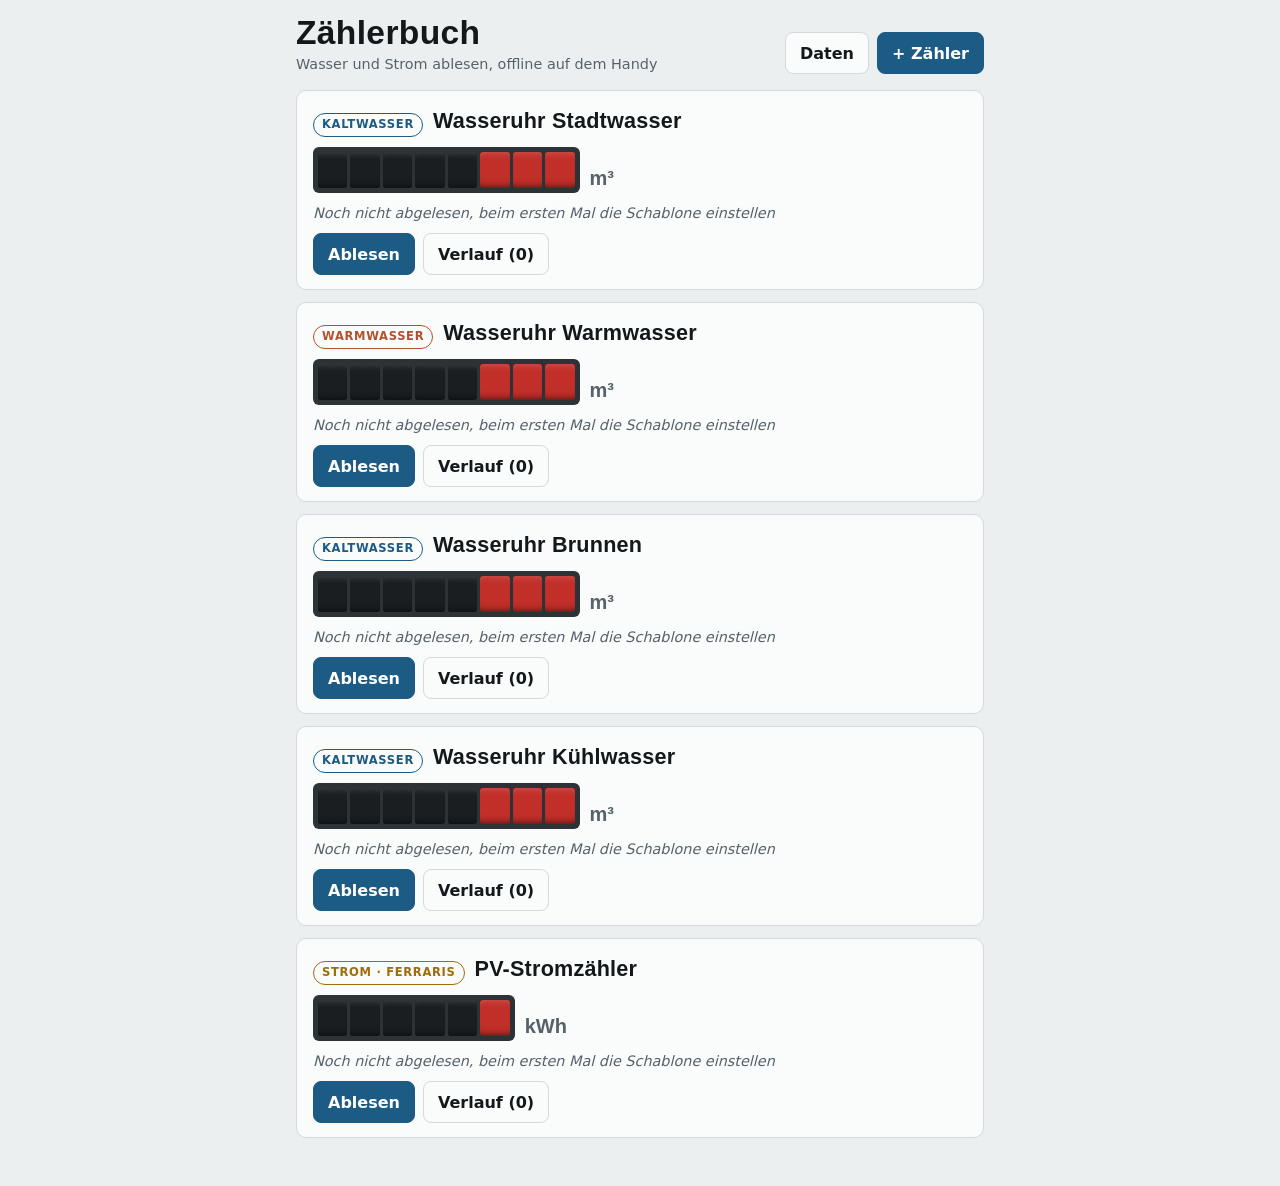
==== app/index.html @ 086865d3 "Zählerbuch: Offline-App zum Ablesen von Wasseruhren und Ferraris-Zählern Erkennung auf dem Gerät mit" ====
<!doctype html>
<html lang="de">
<head>
<meta charset="utf-8">
<meta name="viewport" content="width=device-width,initial-scale=1,viewport-fit=cover">
<title>Zählerbuch</title>
<meta name="description" content="Wasseruhren und Ferraris-Stromzähler mit der Handykamera ablesen – offline, alles bleibt auf dem Gerät.">
<meta name="theme-color" content="#1c5b84" media="(prefers-color-scheme: light)">
<meta name="theme-color" content="#0f1214" media="(prefers-color-scheme: dark)">
<meta name="apple-mobile-web-app-capable" content="yes">
<meta name="mobile-web-app-capable" content="yes">
<meta name="apple-mobile-web-app-title" content="Zählerbuch">
<meta name="apple-mobile-web-app-status-bar-style" content="default">
<link rel="manifest" href="manifest.webmanifest">
<link rel="icon" href="icons/icon-192.png" type="image/png">
<link rel="apple-touch-icon" href="icons/apple-touch-icon.png">
<link rel="stylesheet" href="app.css">
</head>
<body>
<div class="app">
  <header class="kopf">
    <div>
      <h1>Zählerbuch</h1>
      <p id="untertitel">Wasser und Strom ablesen, offline auf dem Handy</p>
    </div>
    <div class="knopfreihe">
      <button class="knopf" id="k-daten" type="button">Daten</button>
      <button class="knopf primaer" id="k-neu" type="button">+ Zähler</button>
    </div>
  </header>

  <div id="banner" class="banner warn" hidden></div>

  <!-- Übersicht -->
  <section id="v-liste" class="ansicht">
    <div id="liste" class="liste"><p class="hinweistext">Zähler werden geladen …</p></div>
  </section>

  <!-- Ablesen -->
  <section id="v-ablesen" class="ansicht" hidden>
    <div class="zeile">
      <button class="knopf leise" type="button" data-zurueck>← Übersicht</button>
      <select id="a-zaehler" aria-label="Zähler"></select>
    </div>

    <div class="buehne" id="buehne">
      <video id="video" playsinline muted autoplay hidden></video>
      <canvas id="leinwand"></canvas>
      <div class="buehne-hinweis" id="buehne-hinweis">Kamera wird gestartet …</div>
    </div>

    <div class="werkzeuge">
      <button class="knopf primaer gross" id="w-aufnehmen" type="button">Aufnehmen</button>
      <button class="knopf" id="w-licht" type="button" hidden aria-pressed="false">Licht</button>
      <label class="knopf" id="w-foto-label" for="w-foto">Foto aufnehmen<input id="w-foto" type="file" accept="image/*" capture="environment" hidden></label>
      <label class="knopf" for="w-galerie">Aus Galerie<input id="w-galerie" type="file" accept="image/*" hidden></label>
      <button class="knopf" id="w-neu" type="button" hidden>Neu aufnehmen</button>
      <span class="zoom" id="w-zoom" hidden>
        <button class="knopf" type="button" data-zoom="-1" aria-label="Verkleinern">−</button>
        <button class="knopf" type="button" data-zoom="0">Ganz</button>
        <button class="knopf" type="button" data-zoom="1" aria-label="Vergrößern">+</button>
      </span>
    </div>
    <p class="hinweistext" id="a-anleitung">Halte das Handy so, dass die Zählerrollen genau im Rahmen sitzen, je Rolle ein Feld. Den Rahmen kannst du verschieben und an der Ecke größer ziehen.</p>

    <details class="panel" id="schablone">
      <summary><b>Schablone</b> <span class="hinweistext" id="s-zusammenfassung"></span></summary>
      <div class="raster">
        <div class="feld">
          <span class="lbl">Schwarze Rollen</span>
          <div class="stufer"><button class="knopf" type="button" data-stufe="schwarz:-1">−</button><b id="s-schwarz">5</b><button class="knopf" type="button" data-stufe="schwarz:1">+</button></div>
          <small>ganze m³ bzw. kWh</small>
        </div>
        <div class="feld">
          <span class="lbl">Rote Rollen</span>
          <div class="stufer"><button class="knopf" type="button" data-stufe="rot:-1">−</button><b id="s-rot">3</b><button class="knopf" type="button" data-stufe="rot:1">+</button></div>
          <small>Nachkommastellen auf Rollen</small>
        </div>
        <div class="feld">
          <span class="lbl">Zeigerrädchen</span>
          <div class="stufer"><button class="knopf" type="button" data-stufe="zeiger:-1">−</button><b id="s-zeiger">0</b><button class="knopf" type="button" data-stufe="zeiger:1">+</button></div>
          <small>rote Zeiger ×0,1 ×0,01 …, Kreise aufs Bild ziehen</small>
        </div>
        <div class="feld">
          <label for="s-hoehe">Rahmenhöhe</label>
          <input id="s-hoehe" type="range" min="0.06" max="0.7" step="0.005">
        </div>
        <div class="feld">
          <label for="s-winkel">Drehung <span id="s-winkel-wert">0°</span></label>
          <input id="s-winkel" type="range" min="-20" max="20" step="0.5" value="0">
        </div>
      </div>
      <p class="hinweistext">Die Schablone wird mit jeder gespeicherten Ablesung für diesen Zähler gemerkt.</p>
    </details>

    <div class="panel" id="erkannt" hidden>
      <div class="zeile zwischen"><b>Erkannt</b><span class="hinweistext" id="e-status"></span></div>
      <div class="zellen" id="e-zellen"></div>
      <div class="zaehlwerk" id="e-zaehlwerk"></div>
    </div>

    <div class="panel">
      <div class="raster">
        <div class="feld">
          <label for="a-stand">Zählerstand</label>
          <input id="a-stand" class="gross" inputmode="decimal" autocomplete="off" placeholder="z. B. 1234,567">
          <small id="a-hinweis"></small>
        </div>
        <div class="feld">
          <label for="a-zeit">Abgelesen am</label>
          <input id="a-zeit" type="datetime-local">
        </div>
      </div>
      <div class="feld">
        <label for="a-notiz">Notiz</label>
        <input id="a-notiz" autocomplete="off" placeholder="optional">
      </div>
      <ul class="warnungen" id="a-warnungen" hidden></ul>
      <div class="knopfreihe">
        <button class="knopf primaer" id="a-speichern" type="button">Speichern</button>
        <button class="knopf leise" type="button" data-zurueck>Abbrechen</button>
      </div>
    </div>
  </section>

  <!-- Verlauf -->
  <section id="v-detail" class="ansicht" hidden></section>

  <!-- Zähler anlegen / bearbeiten -->
  <section id="v-zaehler" class="ansicht" hidden>
    <button class="knopf leise zurueck" type="button" data-zurueck>← Übersicht</button>
    <h2 id="z-titel">Zähler anlegen</h2>
    <form class="panel" id="z-form" novalidate>
      <div class="raster">
        <div class="feld">
          <label for="z-name">Bezeichnung</label>
          <input id="z-name" autocomplete="off" placeholder="z. B. Wasseruhr Stadtwasser">
        </div>
        <div class="feld">
          <label for="z-art">Art</label>
          <select id="z-art">
            <option value="wasser_kalt">Wasser kalt</option>
            <option value="wasser_warm">Wasser warm</option>
            <option value="strom_ferraris">Strom, Ferraris (Drehscheibe)</option>
            <option value="strom">Strom, sonstiger</option>
          </select>
        </div>
        <div class="feld">
          <label for="z-nummer">Zählernummer</label>
          <input id="z-nummer" autocomplete="off" placeholder="vom Typenschild">
        </div>
        <div class="feld">
          <label for="z-ort">Einbauort</label>
          <input id="z-ort" autocomplete="off" placeholder="z. B. Keller">
        </div>
        <div class="feld">
          <label for="z-einheit">Einheit</label>
          <input id="z-einheit" autocomplete="off">
        </div>
        <div class="feld" id="z-konstante-feld">
          <label for="z-konstante">Zählerkonstante</label>
          <input id="z-konstante" autocomplete="off" placeholder="z. B. 75 U/kWh">
        </div>
      </div>
      <div class="knopfreihe">
        <button class="knopf primaer" type="submit" id="z-speichern">Speichern</button>
        <button class="knopf leise" type="button" data-zurueck>Abbrechen</button>
        <button class="knopf gefahr rechts" type="button" id="z-loeschen" hidden>Zähler löschen</button>
      </div>
    </form>
  </section>

  <!-- Daten -->
  <section id="v-daten" class="ansicht" hidden>
    <button class="knopf leise zurueck" type="button" data-zurueck>← Übersicht</button>
    <h2>Daten</h2>
    <div class="panel">
      <p>Alle Zähler, Ablesungen und Fotos liegen nur auf diesem Gerät. Sichere sie ab und zu als Datei, zum Beispiel vor einem Handywechsel.</p>
      <div class="knopfreihe">
        <button class="knopf primaer" id="d-sichern" type="button">Sicherung speichern</button>
        <label class="knopf" for="d-laden">Sicherung laden<input id="d-laden" type="file" accept=".json,application/json" hidden></label>
        <button class="knopf" id="d-csv" type="button">Tabelle (CSV) exportieren</button>
      </div>
      <p class="hinweistext" id="d-speicher"></p>
    </div>
    <div class="panel">
      <h3>Erkennung</h3>
      <p>Die Ziffern und Zeiger werden direkt auf dem Handy erkannt, ohne Internet. Die neuronalen Netze stammen aus dem Projekt
        <a href="https://github.com/jomjol/AI-on-the-edge-device" target="_blank" rel="noopener">AI-on-the-edge-device</a> von jomjol
        (Modelle <code>dig-cont_0900_s3_q</code> und <code>ana-cont_1500_s2_q</code>), für das Zählerbuch in ein eigenes Format umgewandelt.
        Sie stehen unter einer Lizenz, die nur die private, nicht kommerzielle Nutzung erlaubt:
        <a href="modelle/LIZENZ-AI-on-the-edge.md" target="_blank">Lizenztext</a>.</p>
      <p class="hinweistext">Neuronale Netze können sich verlesen. Prüfe deshalb jeden Stand vor dem Speichern.</p>
    </div>
  </section>
</div>

<div class="gross-bild" id="gross" hidden><img id="gross-img" alt="Belegfoto groß"></div>
<div class="meldung" id="meldung" role="status" hidden></div>

<script src="js/app.js" type="module"></script>
</body>
</html>
---- app/app.css ----
/* Zählerbuch – eine Spalte wie ein Ablesebuch: Zählerkarten mit Rollenzählwerk, Ablesen mit Kamerabühne, Verlauf.
   Nur Systemschriften, damit alles offline gleich aussieht. */
:root {
  --bg: #eceff0; --surface: #fafbfb; --ink: #13181b; --muted: #56626a; --line: #d3d9dc;
  --accent: #1c5b84; --accent-ink: #ffffff; --rot: #c22f29; --warm: #b4502c; --strom: #9f6c0a;
  --ok: #2a7748; --warn: #93560a; --warn-bg: #f8edd8; --rolle: #1a1e21; --rolle-fg: #f6f6f4; --rolle-rand: #2c3236;
  --font-display: "Barlow Condensed", "Roboto Condensed", "Arial Narrow", "Helvetica Neue", Arial, sans-serif;
  --font-body: system-ui, -apple-system, "Segoe UI", Roboto, Helvetica, Arial, sans-serif;
  --font-ziffer: ui-monospace, "SF Mono", "Roboto Mono", Menlo, Consolas, monospace;
  --r: 10px;
  color-scheme: light;
}
@media (prefers-color-scheme: dark) {
  :root {
    --bg: #0f1214; --surface: #171c1f; --ink: #e5e9eb; --muted: #96a2a9; --line: #2a3236;
    --accent: #6aa8d6; --accent-ink: #0a1620; --rot: #e5554b; --warm: #e88a63; --strom: #e0a83e;
    --ok: #5ec386; --warn: #e5a64a; --warn-bg: #2c2312; --rolle: #060809; --rolle-fg: #f2f2f0; --rolle-rand: #3a4348;
    color-scheme: dark;
  }
}

* { box-sizing: border-box; }
html { -webkit-text-size-adjust: 100%; }
body { margin: 0; background: var(--bg); color: var(--ink); font-family: var(--font-body); font-size: 16px; line-height: 1.45;
  padding-top: env(safe-area-inset-top, 0px); padding-bottom: env(safe-area-inset-bottom, 0px); }
.app { max-width: 720px; margin: 0 auto; padding-left: max(16px, env(safe-area-inset-left, 0px)); padding-right: max(16px, env(safe-area-inset-right, 0px));
  padding-block: 16px 48px; display: flex; flex-direction: column; gap: 16px; }
h1, h2, h3 { font-family: var(--font-display); font-weight: 700; margin: 0; text-wrap: balance; letter-spacing: .01em; }
h2 { font-size: 1.6rem; } h3 { font-size: 1.2rem; }
p { margin: 0; }
a { color: var(--accent); }
button, input, select, textarea { font: inherit; color: inherit; }
:focus-visible { outline: 3px solid var(--accent); outline-offset: 2px; }
[hidden] { display: none !important; }

.kopf { display: flex; align-items: flex-end; justify-content: space-between; gap: 12px; flex-wrap: wrap; }
.kopf h1 { font-size: 2.1rem; line-height: 1; }
.kopf p { margin-top: 4px; color: var(--muted); font-size: .9rem; }
.knopfreihe { display: flex; gap: 8px; flex-wrap: wrap; align-items: center; }
.zeile { display: flex; gap: 10px; align-items: center; flex-wrap: wrap; }
.zeile.zwischen { justify-content: space-between; }
.zeile select { flex: 1; min-width: 0; border: 1px solid var(--line); background: var(--surface); border-radius: 8px; padding: 9px 10px; }

.knopf { appearance: none; border: 1px solid var(--line); background: var(--surface); border-radius: 8px; padding: 9px 14px; font-weight: 600; cursor: pointer;
  line-height: 1.2; display: inline-flex; align-items: center; justify-content: center; gap: 6px; text-decoration: none; color: var(--ink); min-height: 42px; }
.knopf:hover { border-color: var(--muted); }
.knopf.primaer { background: var(--accent); border-color: var(--accent); color: var(--accent-ink); }
.knopf.gross { padding-inline: 22px; font-size: 1.05rem; }
.knopf.gefahr { color: var(--rot); }
.knopf.gefahr.scharf { background: var(--rot); border-color: var(--rot); color: #fff; }
.knopf.leise { background: transparent; border-color: transparent; color: var(--muted); padding-inline: 8px; }
.knopf.leise:hover { color: var(--ink); }
.knopf[aria-pressed="true"] { background: var(--warn-bg); border-color: var(--warn); }
.knopf:disabled { opacity: .5; cursor: default; }
.rechts { margin-left: auto; }

.banner { border-radius: var(--r); padding: 10px 14px; display: flex; gap: 12px; align-items: center; justify-content: space-between; flex-wrap: wrap; font-size: .92rem; }
.banner.warn { background: var(--warn-bg); }

/* Zählerkarten */
.liste { display: flex; flex-direction: column; gap: 12px; }
.karte { background: var(--surface); border: 1px solid var(--line); border-radius: var(--r); padding: 14px 16px; display: flex; flex-direction: column; gap: 10px; }
.karte-kopf { display: flex; align-items: baseline; gap: 6px 10px; flex-wrap: wrap; }
.karte-kopf h2 { font-size: 1.35rem; }
.nr { color: var(--muted); font-size: .85rem; font-variant-numeric: tabular-nums; }
.chip { display: inline-block; font-size: .72rem; font-weight: 600; letter-spacing: .06em; text-transform: uppercase; padding: 2px 8px; border-radius: 999px;
  border: 1px solid currentColor; line-height: 1.5; white-space: nowrap; }
.chip.wasser { color: var(--accent); } .chip.warm { color: var(--warm); } .chip.strom { color: var(--strom); }
.chip.ok { color: var(--ok); } .chip.warn { color: var(--warn); } .chip.grau { color: var(--muted); }
.meta { color: var(--muted); font-size: .9rem; font-variant-numeric: tabular-nums; }

/* Rollenzählwerk */
.zaehlwerk { display: flex; align-items: flex-end; gap: 10px; flex-wrap: wrap; }
.rollen { display: inline-flex; gap: 3px; padding: 5px; background: var(--rolle-rand); border-radius: 6px; max-width: 100%; overflow-x: auto; }
.z { font-family: var(--font-ziffer); font-weight: 700; font-size: 1.6rem; line-height: 1; width: 1.15em; padding: .2em 0; text-align: center; background: var(--rolle);
  color: var(--rolle-fg); border-radius: 3px; font-variant-numeric: tabular-nums;
  box-shadow: inset 0 .35em .3em -.3em rgba(255,255,255,.18), inset 0 -.35em .3em -.3em rgba(0,0,0,.6); }
.z.rot { background: var(--rot); color: #fff; }
.z.leer { color: transparent; }
.z.unsicher { outline: 2px solid var(--warn); outline-offset: 1px; }
.einheit { font-family: var(--font-display); font-size: 1.25rem; font-weight: 600; color: var(--muted); }
.kein-stand { color: var(--muted); font-style: italic; }

.ansicht { display: flex; flex-direction: column; gap: 14px; }
.zurueck { align-self: flex-start; }
.feld { display: flex; flex-direction: column; gap: 5px; min-width: 0; }
.feld label, .feld .lbl { font-size: .78rem; font-weight: 600; letter-spacing: .05em; text-transform: uppercase; color: var(--muted); }
.feld input:not([type=range]), .feld select { border: 1px solid var(--line); background: var(--surface); border-radius: 8px; padding: 10px 12px; width: 100%; }
.feld input.gross { font-family: var(--font-ziffer); font-size: 1.5rem; font-weight: 600; letter-spacing: .04em; }
.feld small { color: var(--muted); font-size: .82rem; }
.raster { display: grid; grid-template-columns: repeat(auto-fit, minmax(190px, 1fr)); gap: 14px; }
.panel { background: var(--surface); border: 1px solid var(--line); border-radius: var(--r); padding: 14px 16px; display: flex; flex-direction: column; gap: 12px; }
details.panel > summary { cursor: pointer; list-style-position: inside; }
details.panel[open] > summary { margin-bottom: 4px; }
.hinweistext { color: var(--muted); font-size: .9rem; }
.stufer { display: flex; align-items: center; gap: 10px; }
.stufer b { font-family: var(--font-ziffer); font-size: 1.3rem; min-width: 1.5em; text-align: center; }
.stufer .knopf { width: 42px; padding: 0; }

/* Kamerabühne */
.buehne { position: relative; width: 100%; aspect-ratio: 3 / 4; max-height: 72vh; margin-inline: auto; background: #000; border-radius: var(--r); overflow: hidden; }
.buehne video { position: absolute; inset: 0; width: 100%; height: 100%; object-fit: cover; }
.buehne canvas { position: absolute; inset: 0; width: 100%; height: 100%; touch-action: none; }
.buehne-hinweis { position: absolute; left: 12px; right: 12px; bottom: 12px; color: #fff; background: rgba(0,0,0,.6); border-radius: 8px; padding: 8px 12px; font-size: .9rem; text-align: center; pointer-events: none; }
.werkzeuge { display: flex; gap: 8px; flex-wrap: wrap; align-items: center; }
.zoom { display: inline-flex; gap: 4px; margin-left: auto; }
.zoom .knopf { min-width: 42px; padding-inline: 10px; }

.zellen { display: flex; gap: 6px; flex-wrap: wrap; align-items: flex-end; }
.zelle { display: flex; flex-direction: column; align-items: center; gap: 3px; }
.zelle canvas { width: 30px; height: 48px; border-radius: 3px; border: 1px solid var(--line); image-rendering: pixelated; }
.zelle.zeiger canvas { width: 40px; height: 40px; border-radius: 50%; }
.zelle b { font-family: var(--font-ziffer); font-size: 1.1rem; }
.zelle span { font-size: .7rem; color: var(--muted); font-variant-numeric: tabular-nums; }
.zelle.unsicher b { color: var(--warn); }
.zelle.unsicher canvas { border-color: var(--warn); border-width: 2px; }
.trenner { align-self: center; font-weight: 700; font-size: 1.4rem; padding-bottom: 14px; }

.warnungen { margin: 0; padding: 10px 12px 10px 30px; background: var(--warn-bg); border-radius: 8px; display: flex; flex-direction: column; gap: 4px; font-size: .92rem; }

/* Verlauf */
.kennzahlen { display: grid; grid-template-columns: repeat(auto-fit, minmax(140px, 1fr)); gap: 1px; background: var(--line); border: 1px solid var(--line); border-radius: var(--r); overflow: hidden; }
.kz { background: var(--surface); padding: 10px 14px; }
.kz b { display: block; font-family: var(--font-display); font-size: 1.45rem; font-weight: 600; font-variant-numeric: tabular-nums; line-height: 1.15; }
.kz span { font-size: .76rem; letter-spacing: .05em; text-transform: uppercase; color: var(--muted); }
.diagramm svg { width: 100%; height: auto; display: block; }
.diagramm text { font-family: var(--font-body); font-size: 12px; fill: var(--muted); }
.diagramm .achse { stroke: var(--line); }
.diagramm .schnitt { stroke: var(--ink); stroke-dasharray: 4 4; opacity: .6; }
.tabelle-huelle { overflow-x: auto; border: 1px solid var(--line); border-radius: var(--r); background: var(--surface); }
table { border-collapse: collapse; width: 100%; font-variant-numeric: tabular-nums; font-size: .92rem; }
th, td { padding: 8px 10px; text-align: left; border-bottom: 1px solid var(--line); vertical-align: middle; }
th { font-size: .72rem; letter-spacing: .06em; text-transform: uppercase; color: var(--muted); font-weight: 600; }
tr:last-child td { border-bottom: none; }
td.zahl, th.zahl { text-align: right; white-space: nowrap; }
.daumen { width: 52px; height: 40px; object-fit: cover; border-radius: 4px; display: block; cursor: zoom-in; border: 1px solid var(--line); }
.daumen-leer { width: 52px; height: 40px; border-radius: 4px; border: 1px dashed var(--line); }

.gross-bild { position: fixed; inset: 0; background: rgba(0,0,0,.88); display: flex; align-items: center; justify-content: center; z-index: 50; cursor: zoom-out;
  padding: max(16px, env(safe-area-inset-top, 0px)) max(16px, env(safe-area-inset-right, 0px)) max(16px, env(safe-area-inset-bottom, 0px)) max(16px, env(safe-area-inset-left, 0px)); }
.gross-bild img { max-width: 100%; max-height: 100%; border-radius: 6px; }
.meldung { position: fixed; left: 50%; transform: translateX(-50%); bottom: calc(20px + env(safe-area-inset-bottom, 0px)); background: var(--ink); color: var(--bg);
  padding: 10px 16px; border-radius: 8px; font-weight: 600; z-index: 60; max-width: calc(100% - 32px); }
@media (max-width: 420px) { .z { font-size: 1.35rem; } .zoom { margin-left: 0; } }
@media (prefers-reduced-motion: reduce) { * { scroll-behavior: auto !important; } }
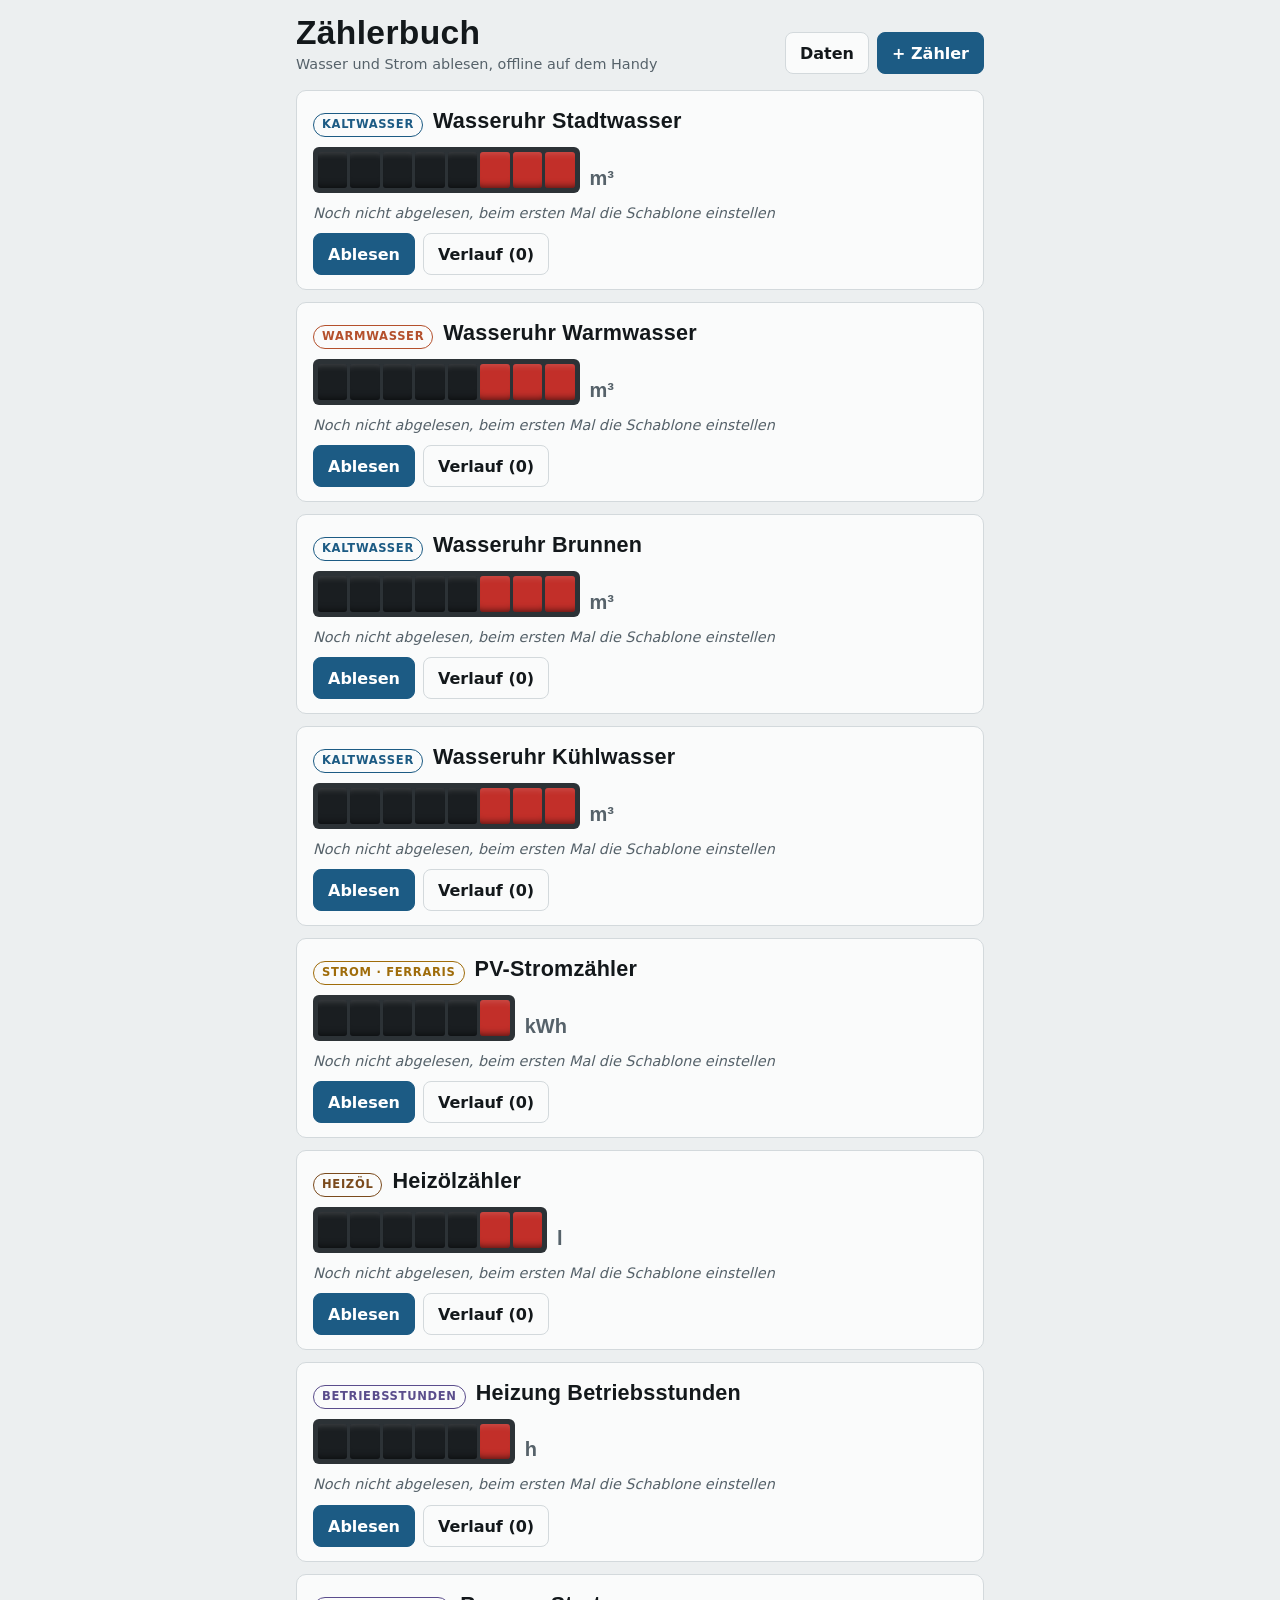
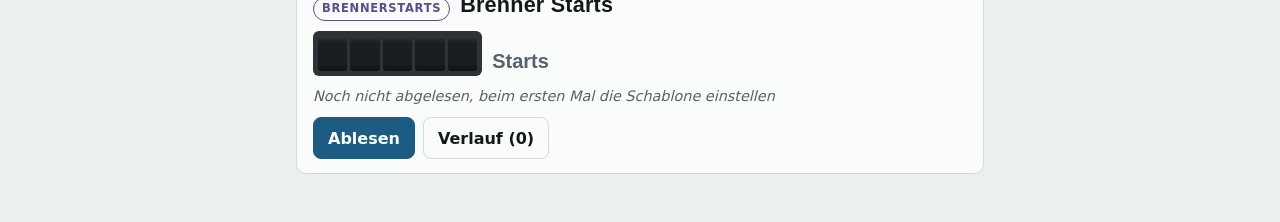
==== commit 4ea361f0: "Automatik an den eigenen Zählern abgestimmt, Heizungszähler, Zeigerrädchen stabiler Abgestimmt an ac" ====
--- a/app/index.html
+++ b/app/index.html
@@ -46,11 +46,13 @@
     <div class="buehne" id="buehne">
       <video id="video" playsinline muted autoplay hidden></video>
       <canvas id="leinwand"></canvas>
+      <button class="auto-knopf" id="w-auto" type="button" aria-pressed="true">Automatik</button>
       <div class="buehne-hinweis" id="buehne-hinweis">Kamera wird gestartet …</div>
+      <button class="ausloeser" id="w-aufnehmen" type="button" aria-label="Aufnehmen"><span></span></button>
     </div>
 
     <div class="werkzeuge">
-      <button class="knopf primaer gross" id="w-aufnehmen" type="button">Aufnehmen</button>
+      <button class="knopf" id="w-ausrichten" type="button" hidden>Automatisch ausrichten</button>
       <button class="knopf" id="w-licht" type="button" hidden aria-pressed="false">Licht</button>
       <label class="knopf" id="w-foto-label" for="w-foto">Foto aufnehmen<input id="w-foto" type="file" accept="image/*" capture="environment" hidden></label>
       <label class="knopf" for="w-galerie">Aus Galerie<input id="w-galerie" type="file" accept="image/*" hidden></label>
@@ -61,7 +63,7 @@
         <button class="knopf" type="button" data-zoom="1" aria-label="Vergrößern">+</button>
       </span>
     </div>
-    <p class="hinweistext" id="a-anleitung">Halte das Handy so, dass die Zählerrollen genau im Rahmen sitzen, je Rolle ein Feld. Den Rahmen kannst du verschieben und an der Ecke größer ziehen.</p>
+    <p class="hinweistext" id="a-anleitung">Die Automatik sucht die Ziffernreihe und legt den Rahmen darauf. Nimmt sie eine andere Zahlenreihe (Seriennummer, Aufdruck), tippe im Bild einmal auf das Zählwerk. Dann das Handy ruhig halten und den runden Auslöser tippen. Den Rahmen kannst du auch von Hand verschieben und an der Ecke größer ziehen.</p>
 
     <details class="panel" id="schablone">
       <summary><b>Schablone</b> <span class="hinweistext" id="s-zusammenfassung"></span></summary>
@@ -78,8 +80,9 @@
         </div>
         <div class="feld">
           <span class="lbl">Zeigerrädchen</span>
-          <div class="stufer"><button class="knopf" type="button" data-stufe="zeiger:-1">−</button><b id="s-zeiger">0</b><button class="knopf" type="button" data-stufe="zeiger:1">+</button></div>
-          <small>rote Zeiger ×0,1 ×0,01 …, Kreise aufs Bild ziehen</small>
+          <div class="stufer"><button class="knopf" type="button" data-stufe="zeiger:-1">−</button><b id="s-zeiger">0</b><button class="knopf" type="button" data-stufe="zeiger:1">+</button>
+            <button class="knopf" type="button" id="s-zeiger-tippen">Antippen</button></div>
+          <small>rote Zeiger ×0,1 ×0,01 …: nach „+“ im Bild auf die Mitte des Rädchens tippen, ×0,1 zuerst</small>
         </div>
         <div class="feld">
           <label for="s-hoehe">Rahmenhöhe</label>
@@ -143,6 +146,9 @@
             <option value="wasser_warm">Wasser warm</option>
             <option value="strom_ferraris">Strom, Ferraris (Drehscheibe)</option>
             <option value="strom">Strom, sonstiger</option>
+            <option value="heizoel">Heizöl (Liter)</option>
+            <option value="stunden">Betriebsstunden</option>
+            <option value="starts">Brennerstarts / Zählwerk ohne Einheit</option>
           </select>
         </div>
         <div class="feld">
--- a/app/app.css
+++ b/app/app.css
@@ -2,7 +2,7 @@
    Nur Systemschriften, damit alles offline gleich aussieht. */
 :root {
   --bg: #eceff0; --surface: #fafbfb; --ink: #13181b; --muted: #56626a; --line: #d3d9dc;
-  --accent: #1c5b84; --accent-ink: #ffffff; --rot: #c22f29; --warm: #b4502c; --strom: #9f6c0a;
+  --accent: #1c5b84; --accent-ink: #ffffff; --rot: #c22f29; --warm: #b4502c; --strom: #9f6c0a; --oel: #7a4a1c; --zeit: #5a4d8c;
   --ok: #2a7748; --warn: #93560a; --warn-bg: #f8edd8; --rolle: #1a1e21; --rolle-fg: #f6f6f4; --rolle-rand: #2c3236;
   --font-display: "Barlow Condensed", "Roboto Condensed", "Arial Narrow", "Helvetica Neue", Arial, sans-serif;
   --font-body: system-ui, -apple-system, "Segoe UI", Roboto, Helvetica, Arial, sans-serif;
@@ -13,7 +13,7 @@
 @media (prefers-color-scheme: dark) {
   :root {
     --bg: #0f1214; --surface: #171c1f; --ink: #e5e9eb; --muted: #96a2a9; --line: #2a3236;
-    --accent: #6aa8d6; --accent-ink: #0a1620; --rot: #e5554b; --warm: #e88a63; --strom: #e0a83e;
+    --accent: #6aa8d6; --accent-ink: #0a1620; --rot: #e5554b; --warm: #e88a63; --strom: #e0a83e; --oel: #d9a066; --zeit: #a99be0;
     --ok: #5ec386; --warn: #e5a64a; --warn-bg: #2c2312; --rolle: #060809; --rolle-fg: #f2f2f0; --rolle-rand: #3a4348;
     color-scheme: dark;
   }
@@ -66,6 +66,7 @@
 .chip { display: inline-block; font-size: .72rem; font-weight: 600; letter-spacing: .06em; text-transform: uppercase; padding: 2px 8px; border-radius: 999px;
   border: 1px solid currentColor; line-height: 1.5; white-space: nowrap; }
 .chip.wasser { color: var(--accent); } .chip.warm { color: var(--warm); } .chip.strom { color: var(--strom); }
+.chip.oel { color: var(--oel); } .chip.zeit { color: var(--zeit); }
 .chip.ok { color: var(--ok); } .chip.warn { color: var(--warn); } .chip.grau { color: var(--muted); }
 .meta { color: var(--muted); font-size: .9rem; font-variant-numeric: tabular-nums; }
 
@@ -98,10 +99,19 @@
 .stufer .knopf { width: 42px; padding: 0; }
 
 /* Kamerabühne */
-.buehne { position: relative; width: 100%; aspect-ratio: 3 / 4; max-height: 72vh; margin-inline: auto; background: #000; border-radius: var(--r); overflow: hidden; }
+.buehne { position: relative; width: 100%; aspect-ratio: 3 / 4; max-height: 66vh; margin-inline: auto; background: #000; border-radius: var(--r); overflow: hidden; }
 .buehne video { position: absolute; inset: 0; width: 100%; height: 100%; object-fit: cover; }
 .buehne canvas { position: absolute; inset: 0; width: 100%; height: 100%; touch-action: none; }
-.buehne-hinweis { position: absolute; left: 12px; right: 12px; bottom: 12px; color: #fff; background: rgba(0,0,0,.6); border-radius: 8px; padding: 8px 12px; font-size: .9rem; text-align: center; pointer-events: none; }
+.buehne-hinweis { position: absolute; left: 12px; right: 12px; bottom: 104px; color: #fff; background: rgba(0,0,0,.6); border-radius: 8px; padding: 8px 12px; font-size: .9rem; text-align: center; pointer-events: none; }
+.auto-knopf { position: absolute; top: 10px; left: 10px; appearance: none; border: 1px solid rgba(255,255,255,.6); border-radius: 999px; padding: 7px 14px; font: inherit; font-size: .85rem; font-weight: 600;
+  color: #fff; background: rgba(0,0,0,.55); cursor: pointer; }
+.auto-knopf[aria-pressed="true"] { background: rgba(42,119,72,.85); border-color: #7fe0a6; }
+.auto-knopf[aria-pressed="true"]::before { content: "● "; color: #b9f5cf; }
+.ausloeser { position: absolute; left: 50%; bottom: 16px; transform: translateX(-50%); width: 74px; height: 74px; border-radius: 50%; border: 4px solid #fff;
+  background: rgba(255,255,255,.2); padding: 0; cursor: pointer; display: grid; place-items: center; box-shadow: 0 2px 12px rgba(0,0,0,.5); }
+.ausloeser span { width: 56px; height: 56px; border-radius: 50%; background: #fff; transition: transform .1s; }
+.ausloeser:active span { transform: scale(.88); }
+.ausloeser:focus-visible { outline: 3px solid #ffd34d; outline-offset: 3px; }
 .werkzeuge { display: flex; gap: 8px; flex-wrap: wrap; align-items: center; }
 .zoom { display: inline-flex; gap: 4px; margin-left: auto; }
 .zoom .knopf { min-width: 42px; padding-inline: 10px; }
